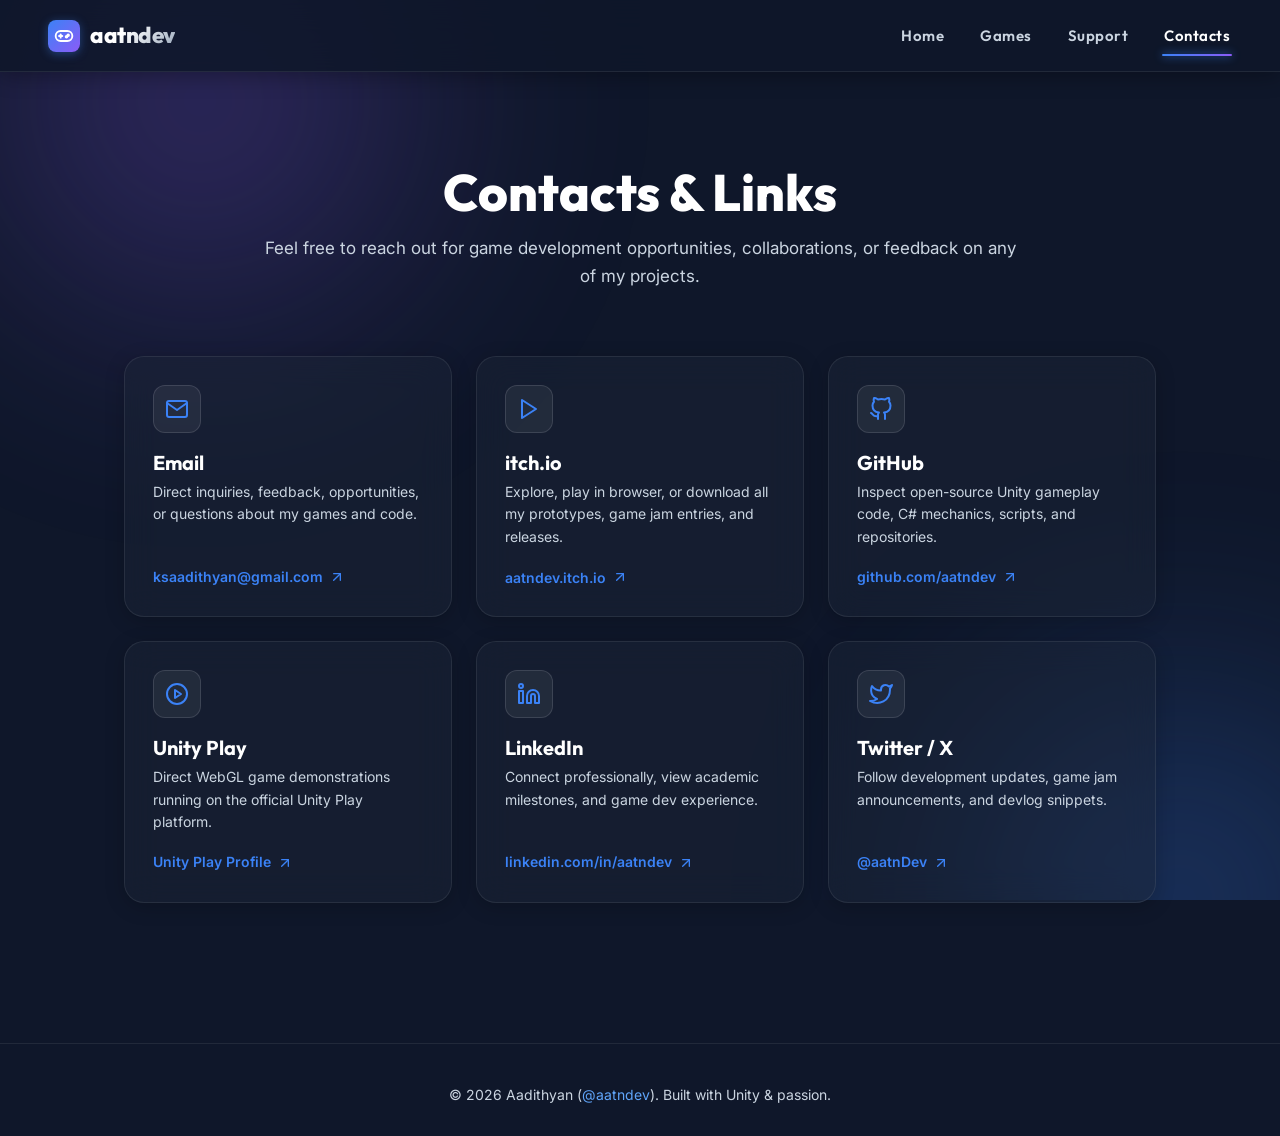
==== contacts.html @ c13efa53 "Repolished website version;" ====
<!DOCTYPE html>
<html lang="en">

<head>
    <meta charset="UTF-8">
    <meta name="viewport" content="width=device-width, initial-scale=1.0">
    <title>Contacts — Aadithyan (@aatndev)</title>
    <link rel="preconnect" href="https://fonts.googleapis.com">
    <link rel="preconnect" href="https://fonts.gstatic.com" crossorigin>
    <link
        href="https://fonts.googleapis.com/css2?family=Inter:wght@300;400;500;600&family=Outfit:wght@500;600;700;800;900&display=swap"
        rel="stylesheet">
    <link rel="stylesheet" href="style.css">
</head>

<body>
    <!-- Background Ambient Glow Orbs -->
    <div class="background-effects">
        <div class="glow-orb orb-1"></div>
        <div class="glow-orb orb-2"></div>
    </div>

    <!-- Universal Fixed Top Navigation Bar -->
    <header>
        <nav class="navbar" aria-label="Main Navigation">
            <a href="index.html" class="logo" title="Back to Home">
                <span class="logo-icon">
                    <svg width="20" height="20" viewBox="0 0 24 24" fill="none" stroke="currentColor" stroke-width="2.2" stroke-linecap="round" stroke-linejoin="round">
                        <line x1="6" y1="12" x2="10" y2="12"></line>
                        <line x1="8" y1="10" x2="8" y2="14"></line>
                        <circle cx="17" cy="11" r="1" fill="currentColor"></circle>
                        <circle cx="15" cy="13" r="1" fill="currentColor"></circle>
                        <rect x="2" y="6" width="20" height="12" rx="6"></rect>
                    </svg>
                </span>
                <span class="logo-text">aatndev</span>
            </a>

            <div class="menu" id="menu">
                <a href="index.html" class="">Home</a>
                <a href="games.html" class="">Games</a>
                <a href="support.html" class="">Support</a>
                <a href="contacts.html" class="active">Contacts</a>
            </div>

            <button class="hamburger" id="hamburger" aria-label="Toggle navigation menu" aria-expanded="false">
                <svg width="24" height="24" viewBox="0 0 24 24" fill="none" stroke="currentColor" stroke-width="2.2" stroke-linecap="round" stroke-linejoin="round">
                    <line x1="3" y1="6" x2="21" y2="6"></line>
                    <line x1="3" y1="12" x2="21" y2="12"></line>
                    <line x1="3" y1="18" x2="21" y2="18"></line>
                </svg>
            </button>
        </nav>
    </header>
    <main class="container" style="max-width: 1080px; margin: 0 auto; padding: 40px 24px 80px;">
        <header class="page-hero fade-in">
            <h1 class="page-hero-title">Contacts & Links</h1>
            <p class="page-hero-sub">Feel free to reach out for game development opportunities, collaborations, or feedback on any of my projects.</p>
        </header>

        <section class="contact-grid fade-in delay-1">
            <!-- Email -->
            <a href="mailto:ksaadithyan@gmail.com" class="contact-card">
                <div class="contact-card-icon">
                    <svg width="24" height="24" viewBox="0 0 24 24" fill="none" stroke="currentColor" stroke-width="2" stroke-linecap="round" stroke-linejoin="round">
                        <path d="M4 4h16c1.1 0 2 .9 2 2v12c0 1.1-.9 2-2 2H4c-1.1 0-2-.9-2-2V6c0-1.1.9-2 2-2z"></path>
                        <polyline points="22,6 12,13 2,6"></polyline>
                    </svg>
                </div>
                <h3 class="contact-card-title">Email</h3>
                <p class="contact-card-desc">Direct inquiries, feedback, opportunities, or questions about my games and code.</p>
                <span class="contact-card-link">
                    ksaadithyan@gmail.com
                    <svg width="16" height="16" viewBox="0 0 24 24" fill="none" stroke="currentColor" stroke-width="2" stroke-linecap="round" stroke-linejoin="round">
                        <line x1="7" y1="17" x2="17" y2="7"></line>
                        <polyline points="7 7 17 7 17 17"></polyline>
                    </svg>
                </span>
            </a>

            <!-- itch.io -->
            <a href="https://aatndev.itch.io" target="_blank" rel="noopener noreferrer" class="contact-card">
                <div class="contact-card-icon">
                    <svg width="24" height="24" viewBox="0 0 24 24" fill="none" stroke="currentColor" stroke-width="2" stroke-linecap="round" stroke-linejoin="round">
                        <polygon points="5 3 19 12 5 21 5 3"></polygon>
                    </svg>
                </div>
                <h3 class="contact-card-title">itch.io</h3>
                <p class="contact-card-desc">Explore, play in browser, or download all my prototypes, game jam entries, and releases.</p>
                <span class="contact-card-link">
                    aatndev.itch.io
                    <svg width="16" height="16" viewBox="0 0 24 24" fill="none" stroke="currentColor" stroke-width="2" stroke-linecap="round" stroke-linejoin="round">
                        <line x1="7" y1="17" x2="17" y2="7"></line>
                        <polyline points="7 7 17 7 17 17"></polyline>
                    </svg>
                </span>
            </a>

            <!-- GitHub -->
            <a href="https://github.com/aatndev" target="_blank" rel="noopener noreferrer" class="contact-card">
                <div class="contact-card-icon">
                    <svg width="24" height="24" viewBox="0 0 24 24" fill="none" stroke="currentColor" stroke-width="2" stroke-linecap="round" stroke-linejoin="round">
                        <path d="M9 19c-5 1.5-5-2.5-7-3m14 6v-3.87a3.37 3.37 0 0 0-.94-2.61c3.14-.35 6.44-1.54 6.44-7A5.44 5.44 0 0 0 20 4.77 5.07 5.07 0 0 0 19.91 1S18.73.65 16 2.48a13.38 13.38 0 0 0-7 0C6.27.65 5.09 1 5.09 1A5.07 5.07 0 0 0 5 4.77a5.44 5.44 0 0 0-1.5 3.78c0 5.42 3.3 6.61 6.44 7A3.37 3.37 0 0 0 9 18.13V22"></path>
                    </svg>
                </div>
                <h3 class="contact-card-title">GitHub</h3>
                <p class="contact-card-desc">Inspect open-source Unity gameplay code, C# mechanics, scripts, and repositories.</p>
                <span class="contact-card-link">
                    github.com/aatndev
                    <svg width="16" height="16" viewBox="0 0 24 24" fill="none" stroke="currentColor" stroke-width="2" stroke-linecap="round" stroke-linejoin="round">
                        <line x1="7" y1="17" x2="17" y2="7"></line>
                        <polyline points="7 7 17 7 17 17"></polyline>
                    </svg>
                </span>
            </a>

            <!-- Unity Play -->
            <a href="https://play.unity.com/en/user/acd63bea-1da4-46cb-be7e-2c6eb3f39e58" target="_blank" rel="noopener noreferrer" class="contact-card">
                <div class="contact-card-icon">
                    <svg width="24" height="24" viewBox="0 0 24 24" fill="none" stroke="currentColor" stroke-width="2" stroke-linecap="round" stroke-linejoin="round">
                        <circle cx="12" cy="12" r="10"></circle>
                        <polygon points="10 8 16 12 10 16 10 8"></polygon>
                    </svg>
                </div>
                <h3 class="contact-card-title">Unity Play</h3>
                <p class="contact-card-desc">Direct WebGL game demonstrations running on the official Unity Play platform.</p>
                <span class="contact-card-link">
                    Unity Play Profile
                    <svg width="16" height="16" viewBox="0 0 24 24" fill="none" stroke="currentColor" stroke-width="2" stroke-linecap="round" stroke-linejoin="round">
                        <line x1="7" y1="17" x2="17" y2="7"></line>
                        <polyline points="7 7 17 7 17 17"></polyline>
                    </svg>
                </span>
            </a>

            <!-- LinkedIn -->
            <a href="https://linkedin.com/in/aatndev" target="_blank" rel="noopener noreferrer" class="contact-card">
                <div class="contact-card-icon">
                    <svg width="24" height="24" viewBox="0 0 24 24" fill="none" stroke="currentColor" stroke-width="2" stroke-linecap="round" stroke-linejoin="round">
                        <path d="M16 8a6 6 0 0 1 6 6v7h-4v-7a2 2 0 0 0-2-2 2 2 0 0 0-2 2v7h-4v-7a6 6 0 0 1 6-6z"></path>
                        <rect x="2" y="9" width="4" height="12"></rect>
                        <circle cx="4" cy="4" r="2"></circle>
                    </svg>
                </div>
                <h3 class="contact-card-title">LinkedIn</h3>
                <p class="contact-card-desc">Connect professionally, view academic milestones, and game dev experience.</p>
                <span class="contact-card-link">
                    linkedin.com/in/aatndev
                    <svg width="16" height="16" viewBox="0 0 24 24" fill="none" stroke="currentColor" stroke-width="2" stroke-linecap="round" stroke-linejoin="round">
                        <line x1="7" y1="17" x2="17" y2="7"></line>
                        <polyline points="7 7 17 7 17 17"></polyline>
                    </svg>
                </span>
            </a>

            <!-- Twitter / X -->
            <a href="https://twitter.com/aatnDev" target="_blank" rel="noopener noreferrer" class="contact-card">
                <div class="contact-card-icon">
                    <svg width="24" height="24" viewBox="0 0 24 24" fill="none" stroke="currentColor" stroke-width="2" stroke-linecap="round" stroke-linejoin="round">
                        <path d="M23 3a10.9 10.9 0 0 1-3.14 1.53 4.48 4.48 0 0 0-7.86 3v1A10.66 10.66 0 0 1 3 4s-4 9 5 13a11.64 11.64 0 0 1-7 2c9 5 20 0 20-11.5a4.5 4.5 0 0 0-.08-.83A7.72 7.72 0 0 0 23 3z"></path>
                    </svg>
                </div>
                <h3 class="contact-card-title">Twitter / X</h3>
                <p class="contact-card-desc">Follow development updates, game jam announcements, and devlog snippets.</p>
                <span class="contact-card-link">
                    @aatnDev
                    <svg width="16" height="16" viewBox="0 0 24 24" fill="none" stroke="currentColor" stroke-width="2" stroke-linecap="round" stroke-linejoin="round">
                        <line x1="7" y1="17" x2="17" y2="7"></line>
                        <polyline points="7 7 17 7 17 17"></polyline>
                    </svg>
                </span>
            </a>
        </section>
    </main>

    <!-- Global Footer -->
    <footer style="text-align: center; padding: 40px 20px 30px; color: var(--text-secondary); font-size: 14px; border-top: 1px solid var(--border-glass);">
        <p>© 2026 Aadithyan (<a href="https://aatndev.itch.io" target="_blank" style="color: #60a5fa; text-decoration: none;">@aatndev</a>). Built with Unity & passion.</p>
    </footer>

    <script src="script.js"></script>
</body>

</html>
---- style.css ----
:root {
        /* colors */
        --bg-base: #0f172a;
        --bg-surface: rgba(30, 41, 59, 0.4);
        --bg-surface-hover: rgba(30, 41, 59, 0.7);
        --text-primary: #f8fafc;
        --text-secondary: #cbd5e1;
        --accent-primary: #3b82f6;
        --accent-secondary: #8b5cf6;
        --accent-glow: rgba(59, 130, 246, 0.5);

        /* Layout & UI Elements */
        --border-glass: rgba(255, 255, 255, 0.08);
        --border-glass-hover: rgba(255, 255, 255, 0.15);
        --radius-lg: 20px;
        --radius-md: 12px;
        --radius-sm: 8px;
        --shadow-subtle: 0 4px 20px rgba(0, 0, 0, 0.2);
        --shadow-glow: 0 0 25px var(--accent-glow);

        /* fonts */
        --font-heading: 'Outfit', sans-serif;
        --font-body: 'Inter', sans-serif;

        /* animations */
        --transition-fast: 0.2s cubic-bezier(0.4, 0, 0.2, 1);
        --transition-smooth: 0.4s cubic-bezier(0.16, 1, 0.3, 1);
    }

    * {
        margin: 0;
        padding: 0;
        box-sizing: border-box;
    }

    html {
        scroll-behavior: smooth;
    }

    body {
        font-family: var(--font-body);
        background-color: var(--bg-base);
        color: var(--text-primary);
        line-height: 1.6;
        overflow-x: hidden;
        position: relative;
        min-height: 100vh;
        padding-top: 72px;
    }

    /* Dynamic Background Elements */
    .background-effects {
        position: fixed;
        top: 0;
        left: 0;
        width: 100vw;
        height: 100vh;
        z-index: -1;
        overflow: hidden;
    }

    .glow-orb {
        position: absolute;
        width: 600px;
        height: 600px;
        border-radius: 50%;
        filter: blur(120px);
        opacity: 0.4;
        animation: float 20s infinite alternate;
    }

    .orb-1 {
        top: -200px;
        left: -100px;
        background: radial-gradient(circle, var(--accent-secondary), transparent 70%);
    }

    .orb-2 {
        bottom: -300px;
        right: -200px;
        background: radial-gradient(circle, var(--accent-primary), transparent 70%);
        animation-delay: -10s;
    }

    @keyframes float {
        0% {
            transform: translate(0, 0);
        }

        100% {
            transform: translate(100px, 50px);
        }
    }

/*Note: padding: height width*/

    /* Typography */
    h1,
    h2,
    h3 {
        font-family: var(--font-heading);
        line-height: 1.2;
    }

    p {
        color: var(--text-secondary);
    }

    .highlight {
        font-weight: 700;
    }

    /* Fixed Universal Navbar */
    .navbar {
        position: fixed;
        top: 0;
        left: 0;
        width: 100%;
        height: 72px;
        z-index: 1000;
        display: flex;
        justify-content: space-between;
        align-items: center;
        padding: 0 48px;
        background: rgba(15, 23, 42, 0.85);
        backdrop-filter: blur(16px);
        -webkit-backdrop-filter: blur(16px);
        border-bottom: 1px solid rgba(255, 255, 255, 0.08);
        box-shadow: 0 4px 20px rgba(0, 0, 0, 0.3);
        transition: background 0.3s ease, padding 0.3s ease;
    }

    .logo {
        color: #ffffff;
        text-decoration: none;
        font-size: 1.4rem;
        font-weight: 800;
        font-family: var(--font-heading);
        display: inline-flex;
        align-items: center;
        gap: 10px;
        letter-spacing: -0.5px;
        transition: opacity var(--transition-fast);
    }

    .logo:hover {
        opacity: 0.9;
    }

    .logo-icon {
        width: 32px;
        height: 32px;
        border-radius: 8px;
        background: linear-gradient(135deg, var(--accent-primary), var(--accent-secondary));
        display: flex;
        align-items: center;
        justify-content: center;
        color: #fff;
        box-shadow: 0 2px 10px rgba(59, 130, 246, 0.4);
    }

    .logo-text {
        background: linear-gradient(135deg, #ffffff 40%, #94a3b8 100%);
        -webkit-background-clip: text;
        background-clip: text;
        -webkit-text-fill-color: transparent;
    }

    .menu {
        display: flex;
        align-items: center;
        gap: 32px;
        list-style: none;
    }

    .menu a {
        color: var(--text-secondary);
        text-decoration: none;
        font-family: var(--font-heading);
        font-size: 15px;
        font-weight: 600;
        letter-spacing: 0.5px;
        padding: 6px 2px;
        position: relative;
        transition: color var(--transition-fast);
    }

    .menu a:hover {
        color: #ffffff;
    }

    .menu a.active {
        color: #ffffff;
    }

    .menu a.active::after {
        content: '';
        position: absolute;
        bottom: -2px;
        left: 0;
        width: 100%;
        height: 2px;
        background: linear-gradient(90deg, var(--accent-primary), var(--accent-secondary));
        border-radius: 2px;
        box-shadow: 0 0 8px var(--accent-primary);
    }

    .hamburger {
        display: none;
        background: rgba(255, 255, 255, 0.06);
        border: 1px solid rgba(255, 255, 255, 0.12);
        border-radius: 8px;
        color: white;
        width: 42px;
        height: 42px;
        cursor: pointer;
        align-items: center;
        justify-content: center;
        transition: all var(--transition-fast);
    }

    .hamburger:hover {
        background: rgba(255, 255, 255, 0.12);
        border-color: rgba(255, 255, 255, 0.25);
    }

    /* container */
    .container {
        max-width: 1200px;
        margin: 0 auto;
        padding: 0 32px; /*padding: height width*/
        margin-bottom: 25px;
    }
    .main-container {
        display: flex;
        justify-content: space-between;
        align-items: center;
        padding: 0 32px;
        margin-bottom: 25px;
    }

    /* ==========================================================================
       Amy Elliot Inspired Hero Section
       ========================================================================== */
    .hero-section {
        position: relative;
        width: 100%;
        min-height: calc(85vh - 72px);
        display: flex;
        flex-direction: column;
        align-items: center;
        justify-content: center;
        text-align: center;
        padding: 60px 24px 70px;
        overflow: hidden;
    }

    .hero-bg-wrapper {
        position: absolute;
        inset: 0;
        z-index: 0;
        overflow: hidden;
    }

    .hero-bg-image {
        width: 100%;
        height: 100%;
        object-fit: cover;
        object-position: center;
        filter: brightness(0.26) contrast(1.15) saturate(1.2);
        transform: scale(1.04);
        transition: transform 12s ease;
    }

    .hero-section:hover .hero-bg-image {
        transform: scale(1.08);
    }

    .hero-vignette {
        position: absolute;
        inset: 0;
        background: radial-gradient(ellipse at center, rgba(15, 23, 42, 0.35) 0%, rgba(15, 23, 42, 0.85) 65%, var(--bg-base) 100%),
                    linear-gradient(to bottom, rgba(15, 23, 42, 0.6) 0%, transparent 25%, transparent 65%, var(--bg-base) 100%);
        pointer-events: none;
    }

    .hero-content {
        position: relative;
        z-index: 2;
        max-width: 850px;
        margin: 0 auto;
        display: flex;
        flex-direction: column;
        align-items: center;
    }

    .hero-title {
        font-size: clamp(2.4rem, 5.5vw, 4.2rem);
        font-weight: 800;
        font-family: var(--font-heading);
        color: #ffffff;
        margin-bottom: 12px;
        letter-spacing: -0.5px;
        line-height: 1.15;
        text-shadow: 0 4px 25px rgba(0, 0, 0, 0.7);
    }

    .hero-subtitle {
        font-size: clamp(1.1rem, 2.2vw, 1.5rem);
        font-weight: 500;
        color: #cbd5e1;
        margin-bottom: 24px;
        text-shadow: 0 2px 10px rgba(0, 0, 0, 0.5);
    }

    .hero-divider {
        width: 440px;
        max-width: 80%;
        height: 1px;
        background: linear-gradient(90deg, transparent, rgba(255, 255, 255, 0.3), transparent);
        margin: 8px auto 28px;
    }

    .hero-buttons {
        display: flex;
        align-items: center;
        justify-content: center;
        gap: 16px;
        flex-wrap: wrap;
    }

    .hero-pill-btn {
        display: inline-flex;
        align-items: center;
        justify-content: center;
        padding: 9px 28px;
        border-radius: 999px;
        border: 1.5px solid rgba(255, 255, 255, 0.4);
        background: rgba(255, 255, 255, 0.05);
        backdrop-filter: blur(8px);
        -webkit-backdrop-filter: blur(8px);
        color: #f8fafc;
        font-family: var(--font-heading);
        font-size: 13.5px;
        font-weight: 700;
        letter-spacing: 1.5px;
        text-decoration: none;
        text-transform: uppercase;
        transition: all 0.3s cubic-bezier(0.16, 1, 0.3, 1);
    }

    .hero-pill-btn:hover {
        background: #ffffff;
        color: #0f172a;
        border-color: #ffffff;
        transform: translateY(-2px);
        box-shadow: 0 6px 20px rgba(255, 255, 255, 0.25);
    }

    .hero-scroll-indicator {
        position: absolute;
        bottom: 16px;
        left: 50%;
        transform: translateX(-50%);
        z-index: 2;
        color: var(--text-secondary);
        display: flex;
        flex-direction: column;
        align-items: center;
        gap: 4px;
        font-size: 11px;
        letter-spacing: 1.5px;
        text-transform: uppercase;
        opacity: 0.7;
        transition: opacity var(--transition-fast);
        text-decoration: none;
        animation: bounce 2.2s infinite;
    }

    .hero-scroll-indicator:hover {
        opacity: 1;
        color: #ffffff;
    }

    @keyframes bounce {
        0%, 20%, 50%, 80%, 100% {
            transform: translateX(-50%) translateY(0);
        }
        40% {
            transform: translateX(-50%) translateY(-8px);
        }
        60% {
            transform: translateX(-50%) translateY(-4px);
        }
    }

    /* ==========================================================================
       3D Coverflow Card Showcase Carousel (Image 2 Style)
       ========================================================================== */
    .showcase-section {
        padding: 60px 0 70px;
        position: relative;
        overflow: hidden;
    }

    .section-header-center {
        text-align: center;
        max-width: 700px;
        margin: 0 auto 36px;
        padding: 0 20px;
    }

    .section-header-center .section-heading {
        font-size: clamp(2rem, 3.5vw, 2.6rem);
        border-bottom: none;
        margin-bottom: 8px;
        font-weight: 800;
        padding-bottom: 0;
    }

    .section-header-center .section-subtext {
        color: var(--text-secondary);
        font-size: 15px;
    }

    .carousel-container {
        position: relative;
        width: 100%;
        max-width: 1200px;
        margin: 0 auto;
        padding: 10px 0 20px;
        perspective: 1400px;
        display: flex;
        flex-direction: column;
        align-items: center;
    }

    .carousel-stage {
        position: relative;
        width: 100%;
        height: min(420px, 60vw);
        min-height: 310px;
        display: flex;
        align-items: center;
        justify-content: center;
    }

    .showcase-card {
        position: absolute;
        width: min(620px, 84vw);
        height: min(370px, 52vw);
        min-height: 260px;
        border-radius: 24px;
        overflow: hidden;
        text-decoration: none;
        color: #ffffff;
        background-color: #0b1120;
        border: 1px solid rgba(255, 255, 255, 0.12);
        box-shadow: 0 16px 45px rgba(0, 0, 0, 0.65);
        user-select: none;
        transition: transform 0.5s cubic-bezier(0.2, 0.8, 0.25, 1),
                    opacity 0.5s cubic-bezier(0.2, 0.8, 0.25, 1),
                    filter 0.5s cubic-bezier(0.2, 0.8, 0.25, 1),
                    border-color 0.3s ease;
        display: flex;
        flex-direction: column;
        justify-content: flex-end;
    }

    .showcase-card.active {
        transform: translateX(0) scale(1) translateZ(0);
        opacity: 1;
        z-index: 10;
        filter: brightness(1);
        cursor: pointer;
        border-color: rgba(255, 255, 255, 0.25);
        box-shadow: 0 20px 50px rgba(0, 0, 0, 0.75), 0 0 25px rgba(59, 130, 246, 0.15);
    }

    .showcase-card.prev {
        transform: translateX(-56%) scale(0.85) translateZ(-90px);
        opacity: 0.45;
        z-index: 5;
        filter: brightness(0.65);
        cursor: pointer;
    }

    .showcase-card.next {
        transform: translateX(56%) scale(0.85) translateZ(-90px);
        opacity: 0.45;
        z-index: 5;
        filter: brightness(0.65);
        cursor: pointer;
    }

    .showcase-card.hidden-left {
        transform: translateX(-110%) scale(0.7) translateZ(-160px);
        opacity: 0;
        pointer-events: none;
        z-index: 1;
    }

    .showcase-card.hidden-right {
        transform: translateX(110%) scale(0.7) translateZ(-160px);
        opacity: 0;
        pointer-events: none;
        z-index: 1;
    }

    .showcase-card-bg {
        position: absolute;
        inset: 0;
        width: 100%;
        height: 100%;
        object-fit: cover;
        object-position: center;
        transition: transform 0.6s ease;
    }

    .showcase-card.active:hover .showcase-card-bg {
        transform: scale(1.04);
    }

    .showcase-card-overlay {
        position: absolute;
        inset: 0;
        background: linear-gradient(
            to top,
            rgba(10, 15, 28, 0.95) 0%,
            rgba(10, 15, 28, 0.65) 45%,
            rgba(10, 15, 28, 0.2) 75%,
            rgba(10, 15, 28, 0.35) 100%
        );
        pointer-events: none;
    }

    /* Corner Badges for Devices and Inputs */
    .card-corner-badge {
        position: absolute;
        z-index: 5;
        display: inline-flex;
        align-items: center;
        gap: 8px;
        padding: 6px 12px;
        background: rgba(15, 23, 42, 0.72);
        border: 1px solid rgba(255, 255, 255, 0.12);
        border-radius: 12px;
        backdrop-filter: blur(8px);
        -webkit-backdrop-filter: blur(8px);
        color: #94a3b8;
        font-size: 13px;
        box-shadow: 0 4px 12px rgba(0, 0, 0, 0.35);
        pointer-events: auto;
    }

    /* Top Right Corner: Input Device Icons */
    .card-corner-badge.badge-top-right {
        top: 16px;
        right: 16px;
    }

    /* Bottom Left Corner: Playable Platform Device Icons */
    .card-corner-badge.badge-bottom-left {
        bottom: 18px;
        left: 18px;
    }

    .corner-icon-item {
        display: inline-flex;
        align-items: center;
        justify-content: center;
        color: #cbd5e1;
        opacity: 0.85;
        transition: opacity var(--transition-fast), color var(--transition-fast), transform var(--transition-fast);
    }

    .corner-icon-item:hover {
        opacity: 1;
        color: #ffffff;
        transform: scale(1.15);
    }

    .card-corner-label {
        font-size: 11px;
        font-weight: 600;
        color: #94a3b8;
        letter-spacing: 0.5px;
        margin-right: 2px;
    }

    /* Card Content / Bottom Details */
    .showcase-card-content {
        position: relative;
        z-index: 4;
        padding: 24px 24px 18px;
        display: flex;
        flex-direction: column;
        gap: 6px;
    }

    .showcase-card-header {
        display: flex;
        align-items: baseline;
        justify-content: space-between;
        gap: 16px;
    }

    .showcase-card-title {
        font-size: clamp(1.4rem, 2.8vw, 2.2rem);
        font-weight: 800;
        font-family: var(--font-heading);
        color: #ffffff;
        line-height: 1.2;
        text-shadow: 0 2px 10px rgba(0, 0, 0, 0.7);
    }

    .showcase-card-action {
        display: inline-flex;
        align-items: center;
        gap: 6px;
        font-size: 13.5px;
        font-weight: 600;
        color: #60a5fa;
        font-family: var(--font-heading);
        transition: transform var(--transition-fast), color var(--transition-fast);
        white-space: nowrap;
    }

    .showcase-card.active:hover .showcase-card-action {
        color: #93c5fd;
        transform: translateX(3px);
    }

    /* Carousel Navigation Paddles (Matching Image 2) */
    .carousel-paddle {
        position: absolute;
        top: 50%;
        transform: translateY(-50%);
        width: 48px;
        height: 48px;
        border-radius: 50%;
        background: rgba(15, 23, 42, 0.75);
        border: 1px solid rgba(255, 255, 255, 0.2);
        backdrop-filter: blur(12px);
        -webkit-backdrop-filter: blur(12px);
        color: #ffffff;
        display: flex;
        align-items: center;
        justify-content: center;
        cursor: pointer;
        z-index: 20;
        transition: all 0.25s cubic-bezier(0.16, 1, 0.3, 1);
        box-shadow: 0 6px 25px rgba(0, 0, 0, 0.5);
    }

    .carousel-paddle:hover {
        background: rgba(30, 41, 59, 0.95);
        border-color: rgba(255, 255, 255, 0.4);
        transform: translateY(-50%) scale(1.1);
        box-shadow: 0 8px 30px rgba(59, 130, 246, 0.4);
    }

    .carousel-paddle:active {
        transform: translateY(-50%) scale(0.95);
    }

    .carousel-paddle.prev {
        left: max(16px, calc(50% - min(620px, 84vw) / 2 - 28px));
    }

    .carousel-paddle.next {
        right: max(16px, calc(50% - min(620px, 84vw) / 2 - 28px));
    }

    /* Carousel Indicator Dots */
    .carousel-dots {
        display: flex;
        align-items: center;
        justify-content: center;
        gap: 8px;
        margin-top: 24px;
        z-index: 10;
    }

    .carousel-dot {
        width: 10px;
        height: 10px;
        border-radius: 50%;
        background: rgba(255, 255, 255, 0.2);
        border: none;
        cursor: pointer;
        padding: 0;
        transition: all 0.3s cubic-bezier(0.16, 1, 0.3, 1);
    }

    .carousel-dot:hover {
        background: rgba(255, 255, 255, 0.4);
    }

    .carousel-dot.active {
        width: 28px;
        border-radius: 6px;
        background: linear-gradient(90deg, var(--accent-primary), var(--accent-secondary));
        box-shadow: 0 0 12px var(--accent-glow);
    }

    /* ==========================================================================
       Dedicated Pages Common Layouts (Contacts, Games, Support)
       ========================================================================== */
    .page-hero {
        padding: 50px 24px 30px;
        text-align: center;
        max-width: 800px;
        margin: 0 auto;
    }

    .page-hero-title {
        font-size: clamp(2.2rem, 4vw, 3.2rem);
        font-weight: 800;
        font-family: var(--font-heading);
        margin-bottom: 12px;
        color: #ffffff;
    }

    .page-hero-sub {
        color: var(--text-secondary);
        font-size: 17px;
    }

    /* Contact Cards */
    .contact-grid {
        display: grid;
        grid-template-columns: repeat(auto-fill, minmax(280px, 1fr));
        gap: 24px;
        margin-top: 36px;
        margin-bottom: 60px;
    }

    .contact-card {
        background: var(--bg-surface);
        border: 1px solid var(--border-glass);
        border-radius: var(--radius-lg);
        padding: 28px;
        backdrop-filter: blur(16px);
        -webkit-backdrop-filter: blur(16px);
        box-shadow: var(--shadow-subtle);
        transition: all var(--transition-smooth);
        display: flex;
        flex-direction: column;
        align-items: flex-start;
        text-decoration: none;
        color: inherit;
    }

    .contact-card:hover {
        transform: translateY(-6px);
        border-color: var(--border-glass-hover);
        box-shadow: 0 16px 36px rgba(0, 0, 0, 0.4), 0 0 20px rgba(59, 130, 246, 0.15);
    }

    .contact-card-icon {
        width: 48px;
        height: 48px;
        border-radius: 12px;
        background: rgba(255, 255, 255, 0.06);
        border: 1px solid rgba(255, 255, 255, 0.12);
        display: flex;
        align-items: center;
        justify-content: center;
        margin-bottom: 18px;
        color: var(--accent-primary);
        transition: transform var(--transition-fast), background var(--transition-fast);
    }

    .contact-card:hover .contact-card-icon {
        transform: scale(1.1);
        background: linear-gradient(135deg, var(--accent-primary), var(--accent-secondary));
        color: #ffffff;
    }

    .contact-card-title {
        font-size: 20px;
        font-weight: 700;
        font-family: var(--font-heading);
        margin-bottom: 6px;
        color: #ffffff;
    }

    .contact-card-desc {
        color: var(--text-secondary);
        font-size: 14px;
        margin-bottom: 18px;
        flex-grow: 1;
    }

    .contact-card-link {
        font-size: 14px;
        font-weight: 600;
        color: var(--accent-primary);
        display: inline-flex;
        align-items: center;
        gap: 6px;
    }

    /* Games Library Page Grid */
    .games-lib-grid {
        display: grid;
        grid-template-columns: repeat(auto-fill, minmax(320px, 1fr));
        gap: 28px;
        margin-top: 36px;
        margin-bottom: 60px;
    }

    .game-lib-card {
        background: var(--bg-surface);
        border: 1px solid var(--border-glass);
        border-radius: var(--radius-lg);
        overflow: hidden;
        backdrop-filter: blur(16px);
        -webkit-backdrop-filter: blur(16px);
        box-shadow: var(--shadow-subtle);
        transition: all var(--transition-smooth);
        display: flex;
        flex-direction: column;
        text-decoration: none;
        color: inherit;
    }

    .game-lib-card:hover {
        transform: translateY(-6px);
        border-color: var(--border-glass-hover);
        box-shadow: 0 16px 36px rgba(0, 0, 0, 0.4), 0 0 20px rgba(59, 130, 246, 0.15);
    }

    .game-lib-thumb {
        position: relative;
        width: 100%;
        aspect-ratio: 16 / 9;
        overflow: hidden;
        background: #0b1120;
    }

    .game-lib-thumb img {
        width: 100%;
        height: 100%;
        object-fit: cover;
        transition: transform var(--transition-smooth);
    }

    .game-lib-card:hover .game-lib-thumb img {
        transform: scale(1.06);
    }

    .game-lib-body {
        padding: 22px;
        display: flex;
        flex-direction: column;
        flex-grow: 1;
    }

    .game-lib-title {
        font-size: 20px;
        font-weight: 700;
        font-family: var(--font-heading);
        color: #ffffff;
        margin-bottom: 8px;
    }

    .game-lib-desc {
        color: var(--text-secondary);
        font-size: 14px;
        line-height: 1.5;
        margin-bottom: 16px;
        flex-grow: 1;
    }

    /* Grid System */
    .games-grid {
        display: grid;
        grid-template-columns: 1fr;
        /*grid-template-columns: repeat(auto-fill, minmax(700px, 1fr));
        */
        gap: 32px;
        margin-top: 32px;
    }

    /* Game Card (Glassmorphism) */
    .game-card {
        background: var(--bg-surface);
        border: 1px solid var(--border-glass);
        border-radius: var(--radius-lg);
        overflow: hidden;
        backdrop-filter: blur(20px);
        -webkit-backdrop-filter: blur(20px);
        box-shadow: var(--shadow-subtle);
        transition: all var(--transition-smooth);
        display: flex;
        flex-direction: row;
        height: 100%;
    }

    .game-card:hover {
        transform: translateY(-8px);
        border-color: var(--border-glass-hover);
        box-shadow: 0 12px 30px rgba(0, 0, 0, 0.4), 0 0 15px rgba(59, 130, 246, 0.1);
    }

    .card-image-wrapper {
        position: relative;
        height: auto;
        overflow: hidden;
        width: 275px;
        padding: 20px 20px;
        flex-shrink: 0;
    }

    .card-image {
        width: 100%;
        height: 100%;
        object-fit: contain;
        object-position: center;
        transition: transform var(--transition-smooth);
        display: block;
    }

    /* animation and effects */
    .card-image-wrapper::after {
        content: '';
        position: absolute;
        top: 0;
        left: -150%;
        width: 50%;
        height: 100%;
        background: linear-gradient(to right, rgba(255, 255, 255, 0), rgba(255, 255, 255, 0.15), rgba(255, 255, 255, 0));
        transform: skewX(-25deg);
        transition: 0s;
    }

    .game-card:hover .card-image {
        transform: scale(1.05);
    }

    .game-card:hover .card-image-wrapper::after {
        left: 200%;
        transition: 0.8s ease-in-out;
    }

    /*cards*/
    /* inside pfp */
    .card-overlay {
        position: absolute;
        inset: 0;
        background: linear-gradient(to bottom, transparent, var(--bg-surface));
        opacity: 0.8;
    }

    .card-content {
        padding: 24px;
        display: flex;
        flex-direction: column;
        flex-grow: 1;
    }

    .game-jam-title{
        display: flex;
        align-items: center;
        gap: 12px;
        flex-wrap: wrap;
    }
    .game-jam-title span{
        background-color: #e0733c74;
        color: white;
        font-size: 0.7rem;
        font-weight: 600;
        padding: 4px 12px;
        border-radius: 20px;
        white-space: nowrap;
        letter-spacing: 0.5px;

        margin-left: auto;
    }

    .game-title {
        font-size: 24px;
        margin-bottom: 8px;
    }

    .game-description {
        margin-bottom: 32px;
        flex-grow: 1;
    }

    /* Contact */
    .contact-links {
        display: flex;
        flex-wrap: wrap;
        gap: 15px;
    }

    .contact-item {
        padding: 10px 18px;
        background: #222;
        color: white;
        text-decoration: none;
        border-radius: 20px;
        transition: 0.3s;
    }

    .contact-item:hover {
        background: #1502471f;
        color: white;
    }

    .contact-part {
        padding-top: 60px;
    }

    /* tags */
    .round-tags {
        display: flex;
        flex-wrap: wrap;
        gap: 8px;
    }

    .tag {
        background: rgba(59, 130, 246, 0.1);
        color: var(--text-primary);
        border: 1px solid var(--accent-glow);
        padding: 6px 16px;
        border-radius: 999px;
        font-size: 14px;
        font-weight: 500;
    }

    /* list */
    .styled-list {
        list-style-type: none;
    }

    .styled-list li {
        margin-bottom: 8px;
        padding-left: 24px;
        position: relative;
        color: var(--text-secondary);
    }

    .styled-list li::before {
        content: "•";
        color: var(--accent-primary);
        position: absolute;
        left: 0;
        font-size: 19px;
        line-height: inherit;
    }

    /* Buttons */
    .card-content .btn {
        align-self: flex-start;
    }
    .action-buttons {
        display: flex;
        gap: 12px;
    }
    .btn {
        display: inline-flex;
        align-items: center;
        gap: 8px;
        padding: 12px 24px;
        border-radius: var(--radius-sm);
        font-family: var(--font-heading);
        font-weight: 700;
        text-decoration: none;
        transition: all var(--transition-fast);
        cursor: pointer;
        border: none;
        font-size: 16px;
    }

    .btn-primary {
        background: linear-gradient(135deg, var(--accent-primary), var(--accent-secondary));
        color: var(--text-primary);
        box-shadow: 0 4px 15px rgba(59, 130, 246, 0.3);
    }

    .btn-transparent {
        background: rgba(255, 255, 255, 0.08);
        backdrop-filter: blur(12px);
        -webkit-backdrop-filter: blur(12px);

        color: var(--text-primary);

        border: 1px solid rgba(255, 255, 255, 0.18);

        box-shadow: 0 4px 20px rgba(0, 0, 0, 0.2);
    }

    .btn-transparent:hover {
        transform: translateY(-2px);
        background: rgba(255, 255, 255, 0.12);
        border-color: rgba(255, 255, 255, 0.3);
        box-shadow: 0 8px 30px rgba(0, 0, 0, 0.3);
    }

    .btn-primary:hover {
        transform: translateY(-2px);
        box-shadow: var(--shadow-glow);
    }

    .btn-outline {
        background: rgba(255, 255, 255, 0.05);
        color: var(--text-primary);
        border: 1px solid var(--border-glass);
        backdrop-filter: blur(10px);
    }

    .btn-outline:hover {
        background: rgba(255, 255, 255, 0.1);
        transform: translateX(-4px);
        /* specialized for back button hover */
        border-color: var(--border-glass-hover);
    }

    /* next */
    .header {
        padding: 150px 0 64px;
        text-align: left;
    }

    /* Detail Page Specifics */
    .nav-bar {
        margin-bottom: 48px;
    }

    .page-title {
        font-size: 32px;
        font-weight: 800;
        margin-right: 25px;
        letter-spacing: -1px;
    }
    
    .page-content {
    padding-top: 48px;
    padding-bottom: 80px;
    }

    .detail-header {
        display: flex;
        justify-content: space-between;
        align-items: center;
        margin-bottom: 48px;
        flex-wrap: wrap;
        gap: 24px;
    }

    .detail-title {
        font-size: 56px;
        margin-bottom: 0;
    }
    
    .header-actions{
        display: flex;
        gap: 16px;
    }

    .glass-panel {
        background: var(--bg-surface);
        border: 1px solid var(--border-glass);
        border-radius: var(--radius-lg);
        padding: 32px;
        backdrop-filter: blur(20px);
        -webkit-backdrop-filter: blur(20px);
        box-shadow: var(--shadow-subtle);
    }

    .gameplay-media {
        padding: 16px;
        margin-bottom: 48px;
    }

    .media-container {
        width: 640px;
        border-radius: var(--radius-md);
        aspect-ratio: 16 / 9;
        overflow: hidden;
        position: relative;
        margin: 0 auto;
    }

    .media-container iframe {
        position: absolute;
        top: 0;
        left: 0;
        width: 100%;
        height: 100%;
        border: 0;
    }

    .full-media {
        width: 100%;
        height: auto;
        object-fit: contain;
        display: block;
    }

    .details-grid {
        display: grid;
        gap: 32px;
        grid-template-columns: repeat(auto-fit, minmax(700px, 1fr));
    }

    /* Animations */
    .fade-in {
        opacity: 0;
        transform: translateY(20px);
        transition: opacity 0.8s cubic-bezier(0.16, 1, 0.3, 1), transform 0.8s cubic-bezier(0.16, 1, 0.3, 1);
    }

    .fade-in.visible {
        opacity: 1;
        transform: translateY(0);
    }

    .delay-1 {
        transition-delay: 0.2s;
    }

    /* Responsive */
@media (max-width: 768px) {

    /* 🔝 Fix top tabs bar */
    .tabs {
        padding: 12px 20px; /* reduce side padding */
        display: flex;
        flex-wrap: wrap;
        gap: 10px;
        align-items: center;
    }

    .tab{
        display: flex;
        align-items: center;
    }

    .tabs label {
        padding: 6px 8px;
        font-size: 14px;
    }
/**/
    .navbar {
        padding: 0 20px; 
        height: 64px;
    }
    .hamburger {
        display: flex;
    }

    .menu {
        display: none;
        position: absolute;
        top: 64px;
        left: 0;
        width: 100%;
        background: rgba(15, 23, 42, 0.96);
        backdrop-filter: blur(20px);
        -webkit-backdrop-filter: blur(20px);
        flex-direction: column;
        align-items: stretch;
        gap: 0;
        padding: 16px 24px 24px;
        border-bottom: 1px solid rgba(255, 255, 255, 0.1);
        box-shadow: 0 20px 40px rgba(0, 0, 0, 0.6);
        pointer-events: none;
    }

    .menu.active {
        display: flex;
        pointer-events: auto;
    }

    .menu a {
        padding: 14px 16px;
        font-size: 16px;
        border-radius: 8px;
        border-bottom: 1px solid rgba(255, 255, 255, 0.05);
    }

    .menu a:last-child {
        border-bottom: none;
    }

    .menu a:hover, .menu a.active {
        background: rgba(255, 255, 255, 0.06);
    }

    .menu a.active::after {
        display: none;
    }

    /* Carousel Responsive Adjustments */
    .carousel-stage {
        height: 330px;
    }

    .showcase-card {
        width: 88vw;
        height: 280px;
        border-radius: 18px;
    }

    .showcase-card.prev {
        transform: translateX(-40%) scale(0.85) translateZ(-60px);
        opacity: 0.35;
    }

    .showcase-card.next {
        transform: translateX(40%) scale(0.85) translateZ(-60px);
        opacity: 0.35;
    }

    .carousel-paddle {
        width: 40px;
        height: 40px;
        font-size: 16px;
    }

    .carousel-paddle.prev {
        left: 8px;
    }

    .carousel-paddle.next {
        right: 8px;
    }

    .card-corner-badge {
        padding: 4px 8px;
        font-size: 11px;
        border-radius: 8px;
        gap: 6px;
    }

    .card-corner-badge.badge-top-right {
        top: 10px;
        right: 10px;
    }

    .card-corner-badge.badge-bottom-left {
        bottom: 10px;
        left: 10px;
    }
/**/

    /* 📦 Container spacing */
    .container {
        padding: 0 16px;
    }

    /* 🧱 Game card: horizontal → vertical */
    .game-card {
        flex-direction: column;
    }

    /* 🖼 Image full width */
    .card-image-wrapper {
        width: 100%;
        height: auto;
        padding: 16px;
    }

    .card-image {
        object-fit: contain;
    }

    /* 📝 Content spacing */
    .card-content {
        padding: 16px;
    }

    .game-title {
        font-size: 20px;
    }

    .game-description {
        margin-bottom: 20px;
        font-size: 14px;
    }

    /* 🔤 Headings */
    .page-title {
        font-size: 24px;
        font-weight: 600;
        margin-right: 0px;
        letter-spacing: 0px;
    }

    .intro-text {
        font-size: 16px;
        margin-left: 0;
    }

    .text-desc {
        font-size: 16px;
        margin-left: 0;
    }

    .header {
        padding: 48px 0 24px;
    }

    .detail-title {
        font-size: 28px;
    }

    /* 📊 Grids */
    .games-grid {
        grid-template-columns: 1fr;
        gap: 20px;
    }

    .details-grid {
        grid-template-columns: 1fr;
    }

    /* 🧩 Buttons */
    .btn {
        font-size: 14px;
        padding: 10px 16px;
    }

    /*round*/
    .long-round {
        border-radius: px;
    }
}
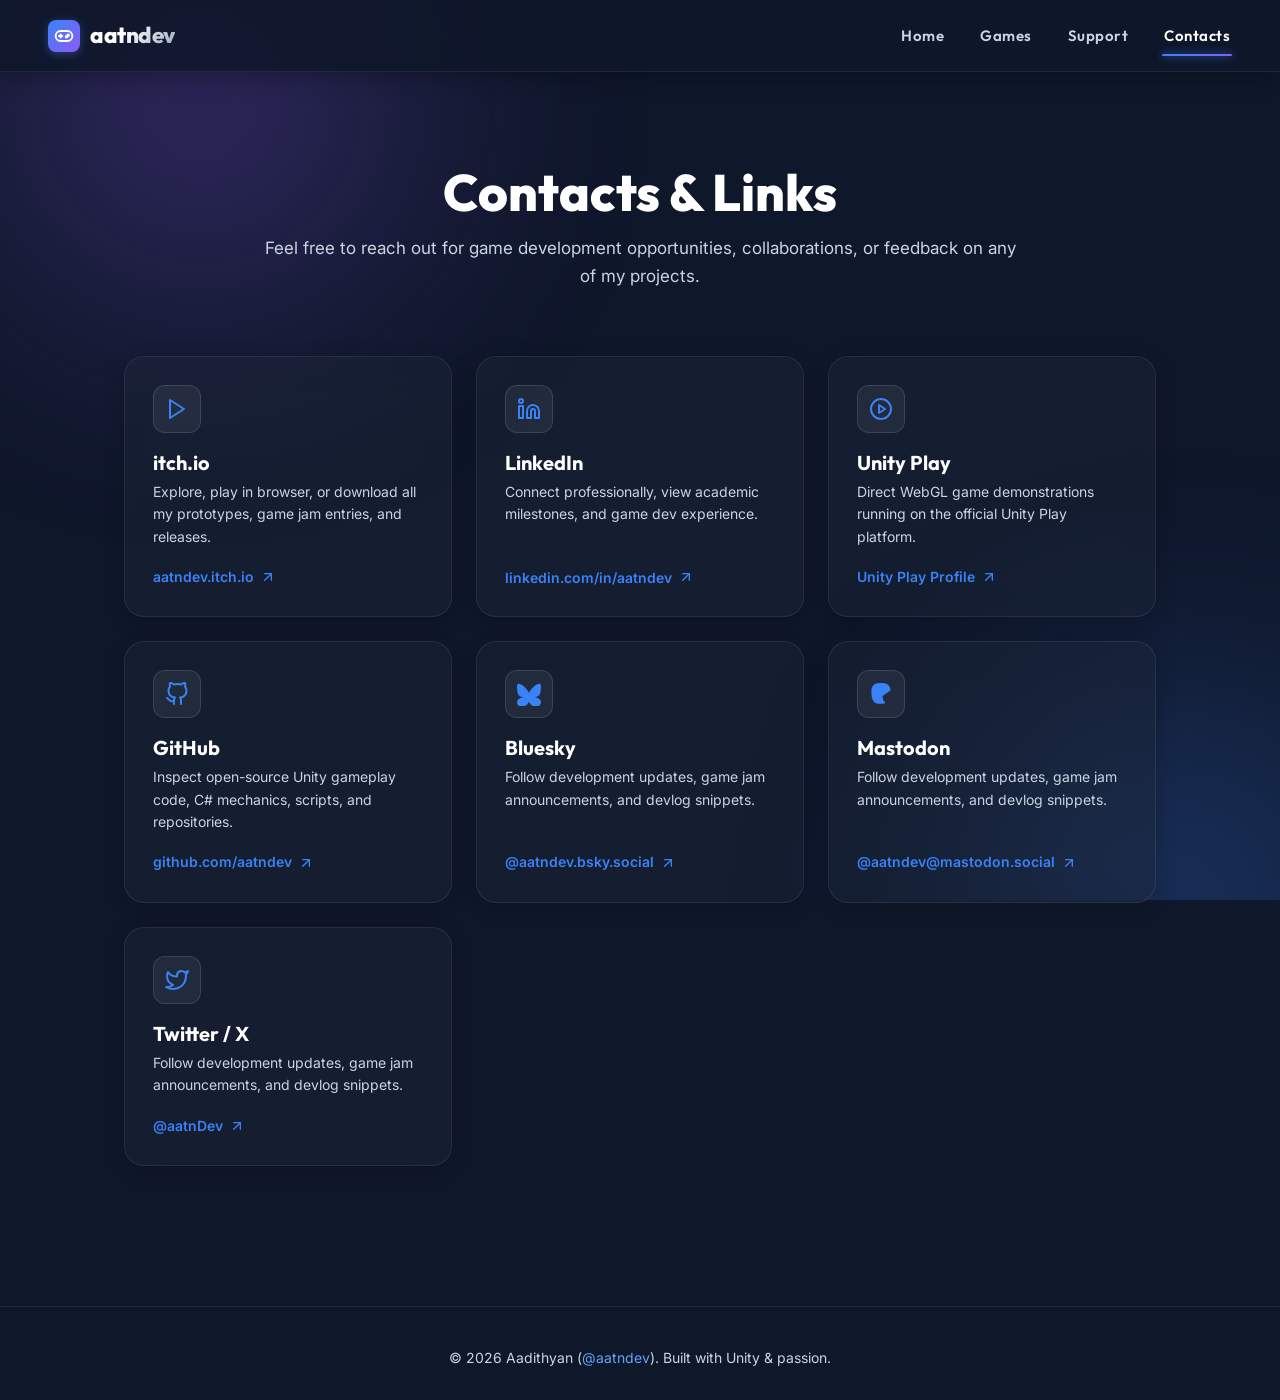
==== commit 4d32b78b: "Added more social media to Contacts, Added Filters Option in Games tab;" ====
--- a/contacts.html
+++ b/contacts.html
@@ -59,24 +59,6 @@
         </header>
 
         <section class="contact-grid fade-in delay-1">
-            <!-- Email -->
-            <a href="mailto:ksaadithyan@gmail.com" class="contact-card">
-                <div class="contact-card-icon">
-                    <svg width="24" height="24" viewBox="0 0 24 24" fill="none" stroke="currentColor" stroke-width="2" stroke-linecap="round" stroke-linejoin="round">
-                        <path d="M4 4h16c1.1 0 2 .9 2 2v12c0 1.1-.9 2-2 2H4c-1.1 0-2-.9-2-2V6c0-1.1.9-2 2-2z"></path>
-                        <polyline points="22,6 12,13 2,6"></polyline>
-                    </svg>
-                </div>
-                <h3 class="contact-card-title">Email</h3>
-                <p class="contact-card-desc">Direct inquiries, feedback, opportunities, or questions about my games and code.</p>
-                <span class="contact-card-link">
-                    ksaadithyan@gmail.com
-                    <svg width="16" height="16" viewBox="0 0 24 24" fill="none" stroke="currentColor" stroke-width="2" stroke-linecap="round" stroke-linejoin="round">
-                        <line x1="7" y1="17" x2="17" y2="7"></line>
-                        <polyline points="7 7 17 7 17 17"></polyline>
-                    </svg>
-                </span>
-            </a>
 
             <!-- itch.io -->
             <a href="https://aatndev.itch.io" target="_blank" rel="noopener noreferrer" class="contact-card">
@@ -89,43 +71,6 @@
                 <p class="contact-card-desc">Explore, play in browser, or download all my prototypes, game jam entries, and releases.</p>
                 <span class="contact-card-link">
                     aatndev.itch.io
-                    <svg width="16" height="16" viewBox="0 0 24 24" fill="none" stroke="currentColor" stroke-width="2" stroke-linecap="round" stroke-linejoin="round">
-                        <line x1="7" y1="17" x2="17" y2="7"></line>
-                        <polyline points="7 7 17 7 17 17"></polyline>
-                    </svg>
-                </span>
-            </a>
-
-            <!-- GitHub -->
-            <a href="https://github.com/aatndev" target="_blank" rel="noopener noreferrer" class="contact-card">
-                <div class="contact-card-icon">
-                    <svg width="24" height="24" viewBox="0 0 24 24" fill="none" stroke="currentColor" stroke-width="2" stroke-linecap="round" stroke-linejoin="round">
-                        <path d="M9 19c-5 1.5-5-2.5-7-3m14 6v-3.87a3.37 3.37 0 0 0-.94-2.61c3.14-.35 6.44-1.54 6.44-7A5.44 5.44 0 0 0 20 4.77 5.07 5.07 0 0 0 19.91 1S18.73.65 16 2.48a13.38 13.38 0 0 0-7 0C6.27.65 5.09 1 5.09 1A5.07 5.07 0 0 0 5 4.77a5.44 5.44 0 0 0-1.5 3.78c0 5.42 3.3 6.61 6.44 7A3.37 3.37 0 0 0 9 18.13V22"></path>
-                    </svg>
-                </div>
-                <h3 class="contact-card-title">GitHub</h3>
-                <p class="contact-card-desc">Inspect open-source Unity gameplay code, C# mechanics, scripts, and repositories.</p>
-                <span class="contact-card-link">
-                    github.com/aatndev
-                    <svg width="16" height="16" viewBox="0 0 24 24" fill="none" stroke="currentColor" stroke-width="2" stroke-linecap="round" stroke-linejoin="round">
-                        <line x1="7" y1="17" x2="17" y2="7"></line>
-                        <polyline points="7 7 17 7 17 17"></polyline>
-                    </svg>
-                </span>
-            </a>
-
-            <!-- Unity Play -->
-            <a href="https://play.unity.com/en/user/acd63bea-1da4-46cb-be7e-2c6eb3f39e58" target="_blank" rel="noopener noreferrer" class="contact-card">
-                <div class="contact-card-icon">
-                    <svg width="24" height="24" viewBox="0 0 24 24" fill="none" stroke="currentColor" stroke-width="2" stroke-linecap="round" stroke-linejoin="round">
-                        <circle cx="12" cy="12" r="10"></circle>
-                        <polygon points="10 8 16 12 10 16 10 8"></polygon>
-                    </svg>
-                </div>
-                <h3 class="contact-card-title">Unity Play</h3>
-                <p class="contact-card-desc">Direct WebGL game demonstrations running on the official Unity Play platform.</p>
-                <span class="contact-card-link">
-                    Unity Play Profile
                     <svg width="16" height="16" viewBox="0 0 24 24" fill="none" stroke="currentColor" stroke-width="2" stroke-linecap="round" stroke-linejoin="round">
                         <line x1="7" y1="17" x2="17" y2="7"></line>
                         <polyline points="7 7 17 7 17 17"></polyline>
@@ -153,6 +98,79 @@
                 </span>
             </a>
 
+            <!-- Unity Play -->
+            <a href="https://play.unity.com/en/user/acd63bea-1da4-46cb-be7e-2c6eb3f39e58" target="_blank" rel="noopener noreferrer" class="contact-card">
+                <div class="contact-card-icon">
+                    <svg width="24" height="24" viewBox="0 0 24 24" fill="none" stroke="currentColor" stroke-width="2" stroke-linecap="round" stroke-linejoin="round">
+                        <circle cx="12" cy="12" r="10"></circle>
+                        <polygon points="10 8 16 12 10 16 10 8"></polygon>
+                    </svg>
+                </div>
+                <h3 class="contact-card-title">Unity Play</h3>
+                <p class="contact-card-desc">Direct WebGL game demonstrations running on the official Unity Play platform.</p>
+                <span class="contact-card-link">
+                    Unity Play Profile
+                    <svg width="16" height="16" viewBox="0 0 24 24" fill="none" stroke="currentColor" stroke-width="2" stroke-linecap="round" stroke-linejoin="round">
+                        <line x1="7" y1="17" x2="17" y2="7"></line>
+                        <polyline points="7 7 17 7 17 17"></polyline>
+                    </svg>
+                </span>
+            </a>
+
+            <!-- GitHub -->
+            <a href="https://github.com/aatndev" target="_blank" rel="noopener noreferrer" class="contact-card">
+                <div class="contact-card-icon">
+                    <svg width="24" height="24" viewBox="0 0 24 24" fill="none" stroke="currentColor" stroke-width="2" stroke-linecap="round" stroke-linejoin="round">
+                        <path d="M9 19c-5 1.5-5-2.5-7-3m14 6v-3.87a3.37 3.37 0 0 0-.94-2.61c3.14-.35 6.44-1.54 6.44-7A5.44 5.44 0 0 0 20 4.77 5.07 5.07 0 0 0 19.91 1S18.73.65 16 2.48a13.38 13.38 0 0 0-7 0C6.27.65 5.09 1 5.09 1A5.07 5.07 0 0 0 5 4.77a5.44 5.44 0 0 0-1.5 3.78c0 5.42 3.3 6.61 6.44 7A3.37 3.37 0 0 0 9 18.13V22"></path>
+                    </svg>
+                </div>
+                <h3 class="contact-card-title">GitHub</h3>
+                <p class="contact-card-desc">Inspect open-source Unity gameplay code, C# mechanics, scripts, and repositories.</p>
+                <span class="contact-card-link">
+                    github.com/aatndev
+                    <svg width="16" height="16" viewBox="0 0 24 24" fill="none" stroke="currentColor" stroke-width="2" stroke-linecap="round" stroke-linejoin="round">
+                        <line x1="7" y1="17" x2="17" y2="7"></line>
+                        <polyline points="7 7 17 7 17 17"></polyline>
+                    </svg>
+                </span>
+            </a>
+
+            <!-- Bluesky -->
+            <a href="https://bsky.app/profile/aatndev.bsky.social" target="_blank" rel="noopener noreferrer" class="contact-card">
+                <div class="contact-card-icon">
+                    <svg width="24" height="24" viewBox="0 0 24 24" fill="currentColor">
+                        <path d="M12 10.8C10.9 8.7 7.9 4.8 5.1 3.1 2.4 1.5 1.4 1.8.8 2.1.1 2.5 0 3.7 0 4.4c0 .7.4 5.8.7 6.8.9 3.1 4.1 4.1 6.1 3.7-3.5.6-6.7 2.1-6.8 5.2-.1 3.3 3 4.5 5.4 4.5 3.1 0 5.5-2.4 6.6-4.8 1.1 2.4 3.5 4.8 6.6 4.8 2.4 0 5.5-1.2 5.4-4.5-.1-3.1-3.3-4.6-6.8-5.2 2 .4 5.2-.6 6.1-3.7.3-1 .7-6.1.7-6.8 0-.7-.1-1.9-.8-2.3-.6-.3-1.6-.6-4.3 1-2.8 1.7-5.8 5.6-6.9 7.7z"/>
+                    </svg>
+                </div>
+                <h3 class="contact-card-title">Bluesky</h3>
+                <p class="contact-card-desc">Follow development updates, game jam announcements, and devlog snippets.</p>
+                <span class="contact-card-link">
+                    @aatndev.bsky.social
+                    <svg width="16" height="16" viewBox="0 0 24 24" fill="none" stroke="currentColor" stroke-width="2" stroke-linecap="round" stroke-linejoin="round">
+                        <line x1="7" y1="17" x2="17" y2="7"></line>
+                        <polyline points="7 7 17 7 17 17"></polyline>
+                    </svg>
+                </span>
+            </a>
+
+            <!-- Mastodon -->
+            <a href="https://mastodon.social/@aatndev" target="_blank" rel="noopener noreferrer" class="contact-card">
+                <div class="contact-card-icon">
+                    <svg width="24" height="24" viewBox="0 0 24 24" fill="currentColor">
+                        <path d="M21.5 8.5c0-4.4-2.9-6.1-2.9-6.1C17.1 1.5 14.5 1.1 12 1.1h-.1c-2.5 0-5.1.4-6.6 1.3 0 0-2.9 1.7-2.9 6.1 0 1 0 2.2.1 3.5.2 4.4 1.3 8.7 6.1 9.8 6.1 0 2.3.3 4.5-.1 6.8-.4.4-2.5.9-4.8.2-2.3-.7-2.6-.9-2.6-.9l-.2 1.3s1.9.9 4.7 1.2c2.9.4 5.8-.1 6.3-1.6.1-.3.2-.7.2-1.1 0 0 .1-.1.1-.2v-.1c0-1.3.1-2.6.1-3.9 4.8-1.1 5.9-5.4 6.1-9.8.1-1.3.1-2.5.1-3.5zM17.8 13.7h-2.1V8.1c0-1.2-.5-1.8-1.4-1.8-1 0-1.5.7-1.5 2.1v3.1h-1.9V8.4c0-1.4-.5-2.1-1.5-2.1-.9 0-1.4.6-1.4 1.8v5.6H5.9V8c0-1.2.3-2.1.9-2.7.6-.6 1.4-.9 2.4-.9 1.2 0 2.1.5 2.7 1.5l.6 1 .6-1c.6-1 1.5-1.5 2.7-1.5 1 0 1.8.3 2.4.9.6.6.9 1.5.9 2.7v5.7z"/>
+                    </svg>
+                </div>
+                <h3 class="contact-card-title">Mastodon</h3>
+                <p class="contact-card-desc">Follow development updates, game jam announcements, and devlog snippets.</p>
+                <span class="contact-card-link">
+                    @aatndev@mastodon.social
+                    <svg width="16" height="16" viewBox="0 0 24 24" fill="none" stroke="currentColor" stroke-width="2" stroke-linecap="round" stroke-linejoin="round">
+                        <line x1="7" y1="17" x2="17" y2="7"></line>
+                        <polyline points="7 7 17 7 17 17"></polyline>
+                    </svg>
+                </span>
+            </a>
+
             <!-- Twitter / X -->
             <a href="https://twitter.com/aatnDev" target="_blank" rel="noopener noreferrer" class="contact-card">
                 <div class="contact-card-icon">
@@ -170,6 +188,26 @@
                     </svg>
                 </span>
             </a>
+
+            
+            <!-- Email -->
+            <!-- <a href="mailto:ksaadithyan@gmail.com" class="contact-card">
+                <div class="contact-card-icon">
+                    <svg width="24" height="24" viewBox="0 0 24 24" fill="none" stroke="currentColor" stroke-width="2" stroke-linecap="round" stroke-linejoin="round">
+                        <path d="M4 4h16c1.1 0 2 .9 2 2v12c0 1.1-.9 2-2 2H4c-1.1 0-2-.9-2-2V6c0-1.1.9-2 2-2z"></path>
+                        <polyline points="22,6 12,13 2,6"></polyline>
+                    </svg>
+                </div>
+                <h3 class="contact-card-title">Email</h3>
+                <p class="contact-card-desc">Direct inquiries, feedback, opportunities, or questions about my games and code.</p>
+                <span class="contact-card-link">
+                    ksaadithyan@gmail.com
+                    <svg width="16" height="16" viewBox="0 0 24 24" fill="none" stroke="currentColor" stroke-width="2" stroke-linecap="round" stroke-linejoin="round">
+                        <line x1="7" y1="17" x2="17" y2="7"></line>
+                        <polyline points="7 7 17 7 17 17"></polyline>
+                    </svg>
+                </span>
+            </a> -->
         </section>
     </main>
 
--- a/style.css
+++ b/style.css
@@ -518,7 +518,10 @@
     }
 
     .showcase-card.active:hover .showcase-card-bg {
-        transform: scale(1.04);
+        transform: scale(1.2);
+    }
+    .showcase-card-bg-contain {
+        object-fit: contain;
     }
 
     .showcase-card-overlay {
@@ -560,8 +563,8 @@
     }
 
     /* Bottom Left Corner: Playable Platform Device Icons */
-    .card-corner-badge.badge-bottom-left {
-        bottom: 18px;
+    .card-corner-badge.badge-top-left {
+        top: 18px;
         left: 18px;
     }
 
@@ -803,11 +806,327 @@
     }
 
     /* Games Library Page Grid */
+    /* ========================================================================
+       Games Page Layout (sidebar + main)
+       ======================================================================== */
+    .games-page-layout {
+        display: flex;
+        align-items: flex-start;
+        min-height: calc(100vh - 72px);
+        position: relative;
+    }
+
+    /* ========================================================================
+       Filter Sidebar
+       ======================================================================== */
+    .filter-sidebar {
+        position: fixed;
+        top: 72px;
+        left: 0;
+        width: 270px;
+        height: calc(100vh - 72px);
+        background: rgba(15, 23, 42, 0.92);
+        backdrop-filter: blur(20px);
+        -webkit-backdrop-filter: blur(20px);
+        border-right: 1px solid var(--border-glass);
+        z-index: 200;
+        transform: translateX(-100%);
+        transition: transform var(--transition-smooth);
+        overflow-y: auto;
+        overflow-x: hidden;
+        scrollbar-width: thin;
+        scrollbar-color: rgba(255,255,255,0.12) transparent;
+    }
+
+    .filter-sidebar.open {
+        transform: translateX(0);
+        box-shadow: 8px 0 40px rgba(0, 0, 0, 0.4);
+    }
+
+    .filter-sidebar-inner {
+        padding: 24px 20px 40px;
+    }
+
+    .filter-sidebar-header {
+        display: flex;
+        align-items: center;
+        justify-content: space-between;
+        margin-bottom: 20px;
+    }
+
+    .filter-sidebar-title {
+        display: flex;
+        align-items: center;
+        gap: 8px;
+        font-family: var(--font-heading);
+        font-size: 15px;
+        font-weight: 700;
+        color: #ffffff;
+        letter-spacing: 0.3px;
+    }
+
+    .filter-sidebar-close {
+        width: 30px;
+        height: 30px;
+        border-radius: 8px;
+        background: rgba(255,255,255,0.06);
+        border: 1px solid rgba(255,255,255,0.1);
+        color: var(--text-secondary);
+        cursor: pointer;
+        display: flex;
+        align-items: center;
+        justify-content: center;
+        transition: all var(--transition-fast);
+        flex-shrink: 0;
+    }
+
+    .filter-sidebar-close:hover {
+        background: rgba(255,255,255,0.12);
+        color: #ffffff;
+    }
+
+    /* Active filter chips inside sidebar */
+    .active-filters {
+        margin-bottom: 16px;
+        padding-bottom: 16px;
+        border-bottom: 1px solid var(--border-glass);
+    }
+
+    .active-filters-chips {
+        display: flex;
+        flex-wrap: wrap;
+        gap: 6px;
+        margin-bottom: 10px;
+    }
+
+    .active-filter-chip {
+        display: inline-flex;
+        align-items: center;
+        gap: 5px;
+        padding: 4px 10px;
+        background: rgba(59, 130, 246, 0.15);
+        border: 1px solid rgba(59, 130, 246, 0.4);
+        border-radius: 999px;
+        color: #93c5fd;
+        font-size: 12px;
+        font-weight: 500;
+        cursor: pointer;
+        transition: all var(--transition-fast);
+    }
+
+    .active-filter-chip:hover {
+        background: rgba(59, 130, 246, 0.25);
+        border-color: rgba(59, 130, 246, 0.6);
+    }
+
+    .filter-clear-all {
+        background: none;
+        border: none;
+        color: var(--accent-primary);
+        font-size: 12px;
+        font-weight: 600;
+        cursor: pointer;
+        padding: 0;
+        transition: color var(--transition-fast);
+        font-family: var(--font-body);
+    }
+
+    .filter-clear-all:hover {
+        color: #93c5fd;
+    }
+
+    /* Filter group */
+    .filter-group {
+        margin-bottom: 4px;
+    }
+
+    .filter-group-header {
+        width: 100%;
+        display: flex;
+        align-items: center;
+        justify-content: space-between;
+        background: none;
+        border: none;
+        color: #ffffff;
+        font-family: var(--font-heading);
+        font-size: 13px;
+        font-weight: 700;
+        letter-spacing: 0.5px;
+        text-transform: uppercase;
+        padding: 10px 0;
+        cursor: pointer;
+        transition: color var(--transition-fast);
+    }
+
+    .filter-group-header:hover {
+        color: #93c5fd;
+    }
+
+    .filter-group-chevron {
+        transition: transform var(--transition-fast);
+        flex-shrink: 0;
+        color: var(--text-secondary);
+    }
+
+    .filter-group-header[aria-expanded="false"] .filter-group-chevron {
+        transform: rotate(-90deg);
+    }
+
+    .filter-group-body {
+        display: flex;
+        flex-direction: column;
+        gap: 2px;
+        overflow: hidden;
+        transition: max-height 0.3s cubic-bezier(0.16, 1, 0.3, 1);
+        padding-bottom: 8px;
+    }
+
+    .filter-group-body.collapsed {
+        max-height: 0 !important;
+        padding-bottom: 0;
+    }
+
+    .filter-checkbox-label {
+        display: flex;
+        align-items: center;
+        gap: 10px;
+        padding: 7px 8px;
+        border-radius: 8px;
+        color: var(--text-secondary);
+        font-size: 14px;
+        cursor: pointer;
+        transition: background var(--transition-fast), color var(--transition-fast);
+        user-select: none;
+    }
+
+    .filter-checkbox-label:hover {
+        background: rgba(255,255,255,0.05);
+        color: #ffffff;
+    }
+
+    .filter-checkbox-label input[type="checkbox"] {
+        appearance: none;
+        -webkit-appearance: none;
+        width: 16px;
+        height: 16px;
+        border-radius: 4px;
+        border: 1.5px solid rgba(255,255,255,0.25);
+        background: transparent;
+        flex-shrink: 0;
+        cursor: pointer;
+        transition: all var(--transition-fast);
+        position: relative;
+    }
+
+    .filter-checkbox-label input[type="checkbox"]:checked {
+        background: var(--accent-primary);
+        border-color: var(--accent-primary);
+    }
+
+    .filter-checkbox-label input[type="checkbox"]:checked::after {
+        content: '';
+        position: absolute;
+        left: 4px;
+        top: 1px;
+        width: 5px;
+        height: 9px;
+        border: 2px solid #ffffff;
+        border-top: none;
+        border-left: none;
+        transform: rotate(45deg);
+    }
+
+    .filter-divider {
+        height: 1px;
+        background: var(--border-glass);
+        margin: 8px 0;
+    }
+
+    /* Overlay (mobile) */
+    .filter-overlay {
+        display: none;
+        position: fixed;
+        inset: 0;
+        background: rgba(0, 0, 0, 0.55);
+        z-index: 199;
+        backdrop-filter: blur(2px);
+    }
+
+    .filter-overlay.active {
+        display: block;
+    }
+
+    /* ========================================================================
+       Games Main Content Area
+       ======================================================================== */
+    .games-main-content {
+        flex: 1;
+        min-width: 0;
+        transition: margin-left var(--transition-smooth);
+    }
+
+    /* Filter toggle bar (above grid) */
+    .filter-toggle-bar {
+        display: flex;
+        align-items: center;
+        gap: 16px;
+        margin-bottom: 8px;
+    }
+
+    .filter-toggle-btn {
+        display: inline-flex;
+        align-items: center;
+        gap: 8px;
+        padding: 8px 16px;
+        background: rgba(255,255,255,0.06);
+        border: 1px solid rgba(255,255,255,0.12);
+        border-radius: 10px;
+        color: var(--text-secondary);
+        font-family: var(--font-heading);
+        font-size: 14px;
+        font-weight: 600;
+        cursor: pointer;
+        transition: all var(--transition-fast);
+    }
+
+    .filter-toggle-btn:hover,
+    .filter-toggle-btn[aria-expanded="true"] {
+        background: rgba(255,255,255,0.1);
+        border-color: rgba(255,255,255,0.22);
+        color: #ffffff;
+    }
+
+    .filter-active-count {
+        display: inline-flex;
+        align-items: center;
+        justify-content: center;
+        min-width: 18px;
+        height: 18px;
+        padding: 0 5px;
+        border-radius: 999px;
+        background: var(--accent-primary);
+        color: #fff;
+        font-size: 11px;
+        font-weight: 700;
+        line-height: 1;
+    }
+
+    .games-count {
+        color: var(--text-secondary);
+        font-size: 14px;
+    }
+
+    /* ========================================================================
+       Games Library Page Grid
+       ======================================================================== */
     .games-lib-grid {
         display: grid;
         grid-template-columns: repeat(auto-fill, minmax(320px, 1fr));
         gap: 28px;
         margin-top: 36px;
+        grid-template-columns: repeat(auto-fill, minmax(300px, 1fr));
+        gap: 24px;
+        margin-top: 16px;
         margin-bottom: 60px;
     }
 
@@ -848,7 +1167,11 @@
     }
 
     .game-lib-card:hover .game-lib-thumb img {
-        transform: scale(1.06);
+        transform: scale(1.05);
+    }
+
+    .game-lib-thumb-contain img {
+        object-fit: contain;
     }
 
     .game-lib-body {
@@ -872,6 +1195,119 @@
         line-height: 1.5;
         margin-bottom: 16px;
         flex-grow: 1;
+    }
+
+    /* ========================================================================
+       Tags Row — single line with overflow "+N more" dropdown
+       ======================================================================== */
+    .game-lib-tags-row {
+        display: flex;
+        align-items: center;
+        gap: 8px;
+        margin-bottom: 16px;
+        overflow: visible;
+        position: relative;
+    }
+
+    .game-lib-tags-inline {
+        display: flex;
+        align-items: center;
+        gap: 6px;
+        overflow: hidden;
+        flex: 1;
+        min-width: 0;
+        flex-wrap: nowrap;
+    }
+
+    .tag-sm {
+        font-size: 12px;
+        padding: 4px 10px;
+        white-space: nowrap;
+        flex-shrink: 0;
+    }
+
+    .tag-input {
+        background: rgba(139, 92, 246, 0.12);
+        border-color: rgba(139, 92, 246, 0.4);
+        color: #c4b5fd;
+    }
+
+    .tag-jam {
+        background: rgba(224, 115, 60, 0.12);
+        border-color: rgba(224, 115, 60, 0.4);
+        color: #fdba74;
+    }
+
+    /* "+N more" trigger */
+    .tags-overflow-trigger {
+        position: relative;
+        flex-shrink: 0;
+        display: none;
+        align-items: center;
+    }
+
+    .tags-overflow-more {
+        display: inline-flex;
+        align-items: center;
+        padding: 4px 10px;
+        border-radius: 999px;
+        background: rgba(255,255,255,0.06);
+        border: 1px solid rgba(255,255,255,0.12);
+        color: var(--text-secondary);
+        font-size: 12px;
+        font-weight: 500;
+        white-space: nowrap;
+        cursor: default;
+        transition: all var(--transition-fast);
+    }
+
+    .tags-overflow-trigger:hover .tags-overflow-more,
+    .tags-overflow-trigger:focus .tags-overflow-more {
+        background: rgba(255,255,255,0.1);
+        border-color: rgba(255,255,255,0.22);
+        color: #ffffff;
+    }
+
+    /* Dropdown panel */
+    .tags-overflow-dropdown {
+        position: absolute;
+        bottom: calc(100% + 8px);
+        right: 0;
+        min-width: 180px;
+        max-width: 260px;
+        background: rgba(15, 23, 42, 0.96);
+        border: 1px solid rgba(255,255,255,0.12);
+        border-radius: 12px;
+        padding: 10px;
+        display: flex;
+        flex-wrap: wrap;
+        gap: 6px;
+        opacity: 0;
+        pointer-events: none;
+        transform: translateY(4px);
+        transition: opacity 0.18s ease, transform 0.18s ease;
+        z-index: 50;
+        backdrop-filter: blur(16px);
+        -webkit-backdrop-filter: blur(16px);
+        box-shadow: 0 8px 32px rgba(0,0,0,0.5);
+    }
+
+    .tags-overflow-trigger:hover .tags-overflow-dropdown,
+    .tags-overflow-trigger:focus .tags-overflow-dropdown,
+    .tags-overflow-trigger:focus-within .tags-overflow-dropdown {
+        opacity: 1;
+        pointer-events: auto;
+        transform: translateY(0);
+    }
+
+    /* Empty state */
+    .games-empty-state {
+        grid-column: 1 / -1;
+        flex-direction: column;
+        align-items: center;
+        justify-content: center;
+        padding: 60px 20px;
+        text-align: center;
     }
 
     /* Grid System */
@@ -1227,6 +1663,17 @@
     /* Responsive */
 @media (max-width: 768px) {
 
+    /* Games lib grid: single column on mobile */
+    .games-lib-grid {
+        grid-template-columns: 1fr;
+    }
+
+    /* Filter sidebar: full-width slide-in on mobile */
+    .filter-sidebar {
+        width: 85vw;
+        max-width: 320px;
+    }
+
     /* 🔝 Fix top tabs bar */
     .tabs {
         padding: 12px 20px; /* reduce side padding */
@@ -1235,6 +1682,7 @@
         gap: 10px;
         align-items: center;
     }
+
 
     .tab{
         display: flex;
@@ -1343,8 +1791,8 @@
         right: 10px;
     }
 
-    .card-corner-badge.badge-bottom-left {
-        bottom: 10px;
+    .card-corner-badge.badge-top-left {
+        top: 10px;
         left: 10px;
     }
 /**/
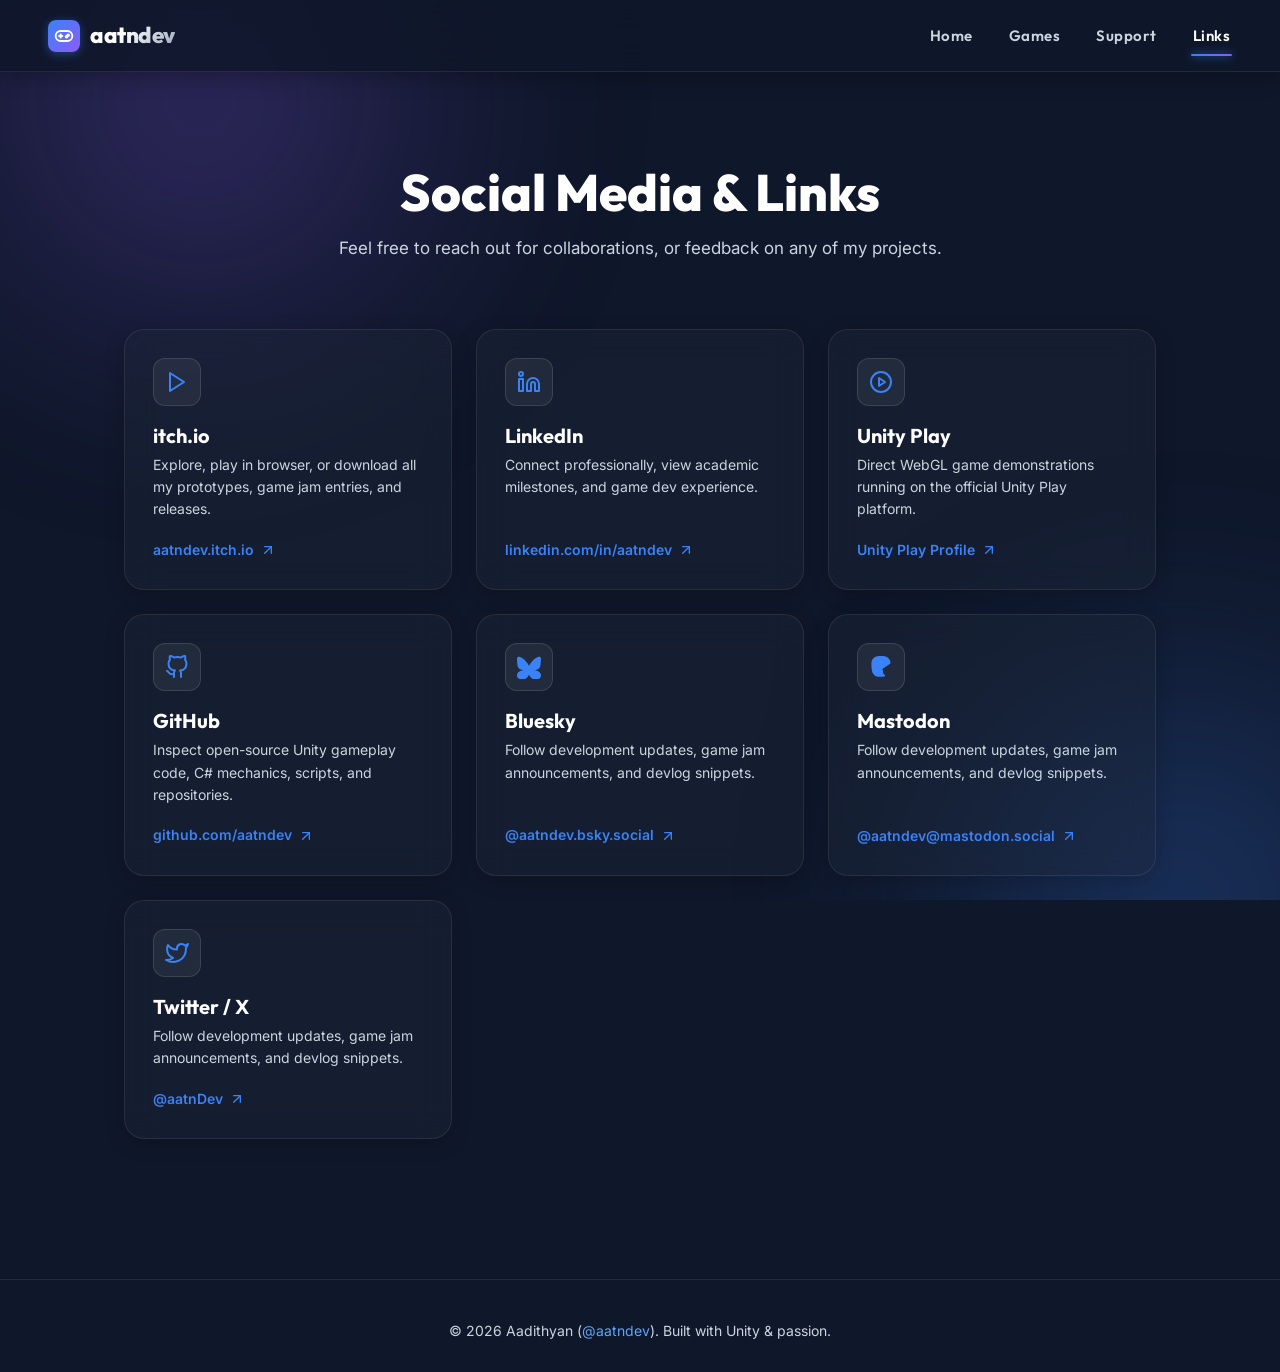
==== commit f3b8f868: "Update title in navbar and subheadings;" ====
--- a/contacts.html
+++ b/contacts.html
@@ -40,7 +40,7 @@
                 <a href="index.html" class="">Home</a>
                 <a href="games.html" class="">Games</a>
                 <a href="support.html" class="">Support</a>
-                <a href="contacts.html" class="active">Contacts</a>
+                <a href="contacts.html" class="active">Links</a>
             </div>
 
             <button class="hamburger" id="hamburger" aria-label="Toggle navigation menu" aria-expanded="false">
@@ -54,8 +54,9 @@
     </header>
     <main class="container" style="max-width: 1080px; margin: 0 auto; padding: 40px 24px 80px;">
         <header class="page-hero fade-in">
-            <h1 class="page-hero-title">Contacts & Links</h1>
-            <p class="page-hero-sub">Feel free to reach out for game development opportunities, collaborations, or feedback on any of my projects.</p>
+            <h1 class="page-hero-title">Social Media & Links</h1>
+            <p class="page-hero-sub">Feel free to reach out for collaborations, or feedback on any of my projects.</p>
+        
         </header>
 
         <section class="contact-grid fade-in delay-1">
--- a/style.css
+++ b/style.css
@@ -240,7 +240,7 @@
     }
 
     /* ==========================================================================
-       Amy Elliot Inspired Hero Section
+       Hero Section
        ========================================================================== */
     .hero-section {
         position: relative;
@@ -288,18 +288,31 @@
         position: relative;
         z-index: 2;
         max-width: 850px;
+        max-width: 960px;
+        width: 100%;
         margin: 0 auto;
         display: flex;
         flex-direction: column;
-        align-items: center;
+        flex-direction: row;
+        align-items: center;
+        justify-content: center;
+        gap: 40px;
+    }
+
+    .hero-text {
+        text-align: left;
+        flex: 1;
+        max-width: 580px;
     }
 
     .hero-title {
         font-size: clamp(2.4rem, 5.5vw, 4.2rem);
+        font-size: clamp(2.2rem, 5vw, 3.8rem);
         font-weight: 800;
         font-family: var(--font-heading);
         color: #ffffff;
         margin-bottom: 12px;
+        margin-bottom: 10px;
         letter-spacing: -0.5px;
         line-height: 1.15;
         text-shadow: 0 4px 25px rgba(0, 0, 0, 0.7);
@@ -307,9 +320,11 @@
 
     .hero-subtitle {
         font-size: clamp(1.1rem, 2.2vw, 1.5rem);
+        font-size: clamp(1.05rem, 2vw, 1.35rem);
         font-weight: 500;
         color: #cbd5e1;
         margin-bottom: 24px;
+        margin-bottom: 0;
         text-shadow: 0 2px 10px rgba(0, 0, 0, 0.5);
     }
 
@@ -319,14 +334,24 @@
         height: 1px;
         background: linear-gradient(90deg, transparent, rgba(255, 255, 255, 0.3), transparent);
         margin: 8px auto 28px;
+        width: 1.5px;
+        height: 130px;
+        background: linear-gradient(180deg, transparent, rgba(255, 255, 255, 0.4) 20%, rgba(255, 255, 255, 0.4) 80%, transparent);
+        margin: 0;
+        flex-shrink: 0;
     }
 
     .hero-buttons {
         display: flex;
         align-items: center;
+        flex-direction: column;
+        align-items: stretch;
         justify-content: center;
         gap: 16px;
         flex-wrap: wrap;
+        gap: 12px;
+        flex-shrink: 0;
+        min-width: 160px;
     }
 
     .hero-pill-btn {
@@ -1878,4 +1903,27 @@
     .long-round {
         border-radius: px;
     }
+
+    /* Hero Section Mobile */
+    .hero-content {
+        flex-direction: column;
+        text-align: center;
+        gap: 20px;
+    }
+
+    .hero-text {
+        text-align: center;
+    }
+
+    .hero-divider {
+        width: 180px;
+        height: 1.5px;
+        background: linear-gradient(90deg, transparent, rgba(255, 255, 255, 0.4), transparent);
+        margin: 4px auto;
+    }
+
+    .hero-buttons {
+        width: 100%;
+        max-width: 220px;
+    }
 } 
